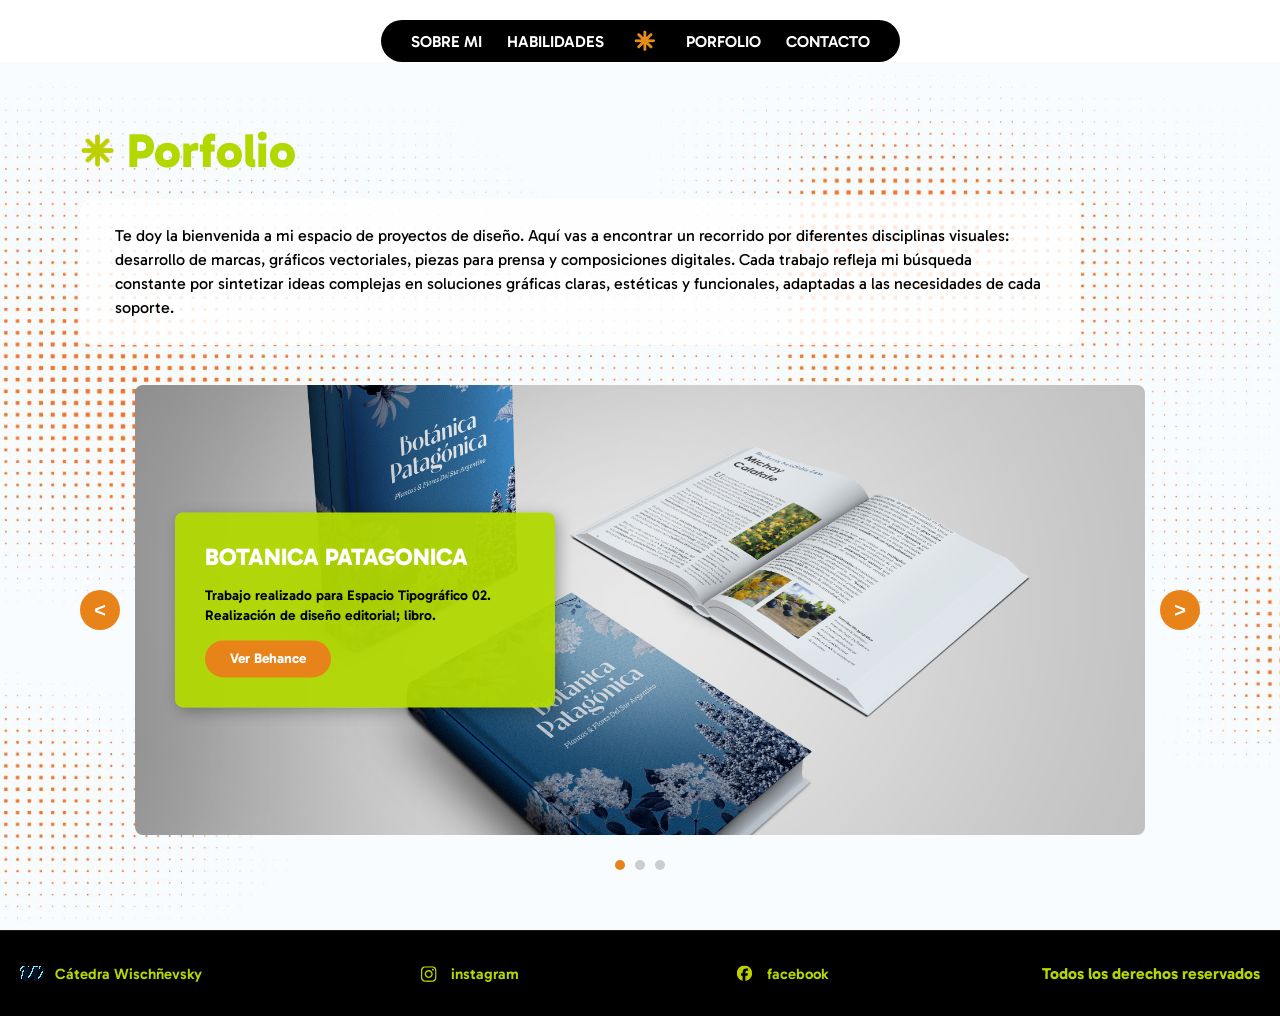
==== porfolio.html @ aa0c096a "Primer commit del portfolio" ====
<!DOCTYPE html>
<html lang="en">

<head>
    <meta charset="UTF-8">
    <meta name="viewport" content="width=device-width, initial-scale=1.0">
    <title>Porfolio - Rocío</title>
    <link rel="preconnect" href="https://fonts.googleapis.com">
    <link rel="preconnect" href="https://fonts.gstatic.com" crossorigin>
    <link href="https://fonts.googleapis.com/css2?family=Gabarito:wght@400;600;700;800&display=swap" rel="stylesheet">
    <link rel="stylesheet" href="index.css">
</head>

<body>

    <header>
            <nav>
                <a href="sobremi.html">SOBRE MI</a>
                <a href="habilidades.html">HABILIDADES</a>
                <a href="index.html" class="link-portada">
                    <img src="img/img-ast01.png" alt="Portada" class="icono-nav">
                </a>
                <a href="porfolio.html">PORFOLIO</a>
                <a href="contacto.html">CONTACTO</a>
            </nav>
    </header>
    <main>
        <section class="portafolio" id="portafolio">
            <div class="contenido-portafolio">
                <div class="caja-intro-portafolio">
                
                <div class="titulo-con-icono">
                    <img src="img/img-ast03.png" alt="Icono" class="icono-titulo">
                    <h2>Porfolio</h2>
                </div>
                <p  class="texto-intro">Te doy la bienvenida a mi espacio de proyectos de diseño. Aquí vas a encontrar un recorrido por
                    diferentes disciplinas visuales: desarrollo de marcas, gráficos vectoriales, piezas para prensa y
                    composiciones digitales. Cada trabajo refleja mi búsqueda constante por sintetizar ideas complejas
                    en soluciones gráficas claras, estéticas y funcionales, adaptadas a las necesidades de cada soporte.
                </p>
                </div>


                <div class="contenedor-carrusel-portafolio">
                    <button class="btn-flecha izq" id="btn-izq">&lt;</button>

                    <div class="tarjeta-proyecto activa">
                        <img src="img/img02.jpg" alt="Botanica Patagonica" class="img-proyecto">
                        <div class="caja-info-proyecto">
                            <h3>BOTANICA PATAGONICA</h3>
                            <p>Trabajo realizado para Espacio Tipográfico 02. Realización de diseño editorial; libro.
                            </p>
                            <a href="https://www.behance.net/gallery/235765505/Espacio-Tipografico-II-Botanica-Patagonica"
                                target="_blank" class="boton-ver-mas">Ver Behance</a>
                        </div>
                    </div>

                    <div class="tarjeta-proyecto">
                        <img src="img/img03.jpg" alt="Proyecto 2" class="img-proyecto">
                        <div class="caja-info-proyecto">
                            <h3>PUROMOVIMIENTO</h3>
                            <p>Trabajo realizado para Espacio Tipográfico 03. Realización de diseño editorial; folleto.
                            </p>
                            <a href="https://www.behance.net/gallery/223255801/Espacio-Tipografico-III-Festival-PUROMOVIMIENTO"
                                target="_blank" class="boton-ver-mas">Ver Behance</a>
                        </div>
                    </div>

                    <div class="tarjeta-proyecto">
                        <img src="img/img04.jpg" alt="Proyecto 3" class="img-proyecto">
                        <div class="caja-info-proyecto">
                            <h3>CENTRO CULTURAL DE CAMERÚN</h3>
                            <p>Trabajo realizado para Taller De Diseño 03. Realización de branding; brandbook.</p>
                            <a href="https://www.behance.net/gallery/240557893/Centro-cultural-de-Cmaerun"
                                target="_blank" class="boton-ver-mas">Ver Behance</a>
                        </div>
                    </div>

                    <button class="btn-flecha der" id="btn-der">&gt;</button>
                </div>

                <div class="puntos-carrusel">
                    <span class="punto activo"></span>
                    <span class="punto"></span>
                    <span class="punto"></span>
                </div>

            </div>
        </section>
    </main>

    <footer>
        <div class="contenedor-footer">
            <a href="https://www.instagram.com/wis.unla/reels/" target="_blank" rel="noopener">
                <img src="img/compusvg.svg" alt="Cátedra Wischñevsky"> Cátedra Wischñevsky
            </a>
            <a href="https://www.instagram.com/roro.tatt0/" target="_blank" rel="noopener">
                <img src="img/instagram.svg" alt="Instagram"> instagram
            </a>
            <a href="https://www.facebook.com/roo.soledad.583284" target="_blank" rel="noopener">
                <img src="img/facebook.svg" alt="Facebook"> facebook
            </a>
            <div class="derechos">
                <span>Todos los derechos reservados</span>
            </div>
        </div>
    </footer><script>
    document.addEventListener("DOMContentLoaded", function () {
        const tarjetas = document.querySelectorAll(".tarjeta-proyecto");
        const puntos = document.querySelectorAll(".punto");
        const btnIzquierdo = document.getElementById("btn-izq");
        const btnDerecho = document.getElementById("btn-der");
        let indiceActual = 0;

        function actualizarCarrusel(nuevoIndice) {
            tarjetas[indiceActual].classList.remove("activa");
            puntos[indiceActual].classList.remove("activo");

            indiceActual = nuevoIndice;

            if (indiceActual < 0) {
                indiceActual = tarjetas.length - 1;
            } else if (indiceActual >= tarjetas.length) {
                indiceActual = 0;
            }

            tarjetas[indiceActual].classList.add("activa");
            puntos[indiceActual].classList.add("activo");
        }

        if (btnDerecho) {
            btnDerecho.addEventListener("click", () => {
                actualizarCarrusel(indiceActual + 1);
            });
        }

        if (btnIzquierdo) {
            btnIzquierdo.addEventListener("click", () => {
                actualizarCarrusel(indiceActual - 1);
            });
        }

        puntos.forEach((punto, index) => {
            punto.addEventListener("click", () => {
                actualizarCarrusel(index);
            });
        });
    });
</script>

</body>

</html>
</body>
---- index.css ----
*{
    margin: 0;
    padding: 0;
    box-sizing: border-box;
}

body {
    font-family: 'Gabarito', sans-serif;
    color: #000000;
}

.portada {
    width: 100%;
    min-height: 100vh;
    background-color: #000000;
    display: flex;
    align-items: center;
    justify-content: center;
    padding: 40px 60px;
}

.portada-contenedor {
    display: flex;
    align-items: center;
    justify-content: space-between;
    width: 100%;
    max-width: 1200px;
    gap: 40px;
}

.columna-texto {
    display: flex;
    flex-direction: column;
    align-items: flex-start;
}

.texto-grande {
    font-family: 'Special Gothic Expanded One', 'Passion One', sans-serif;
    font-size: 52px;
    font-weight: bold;
    color: #ffffff;
    letter-spacing: 4px;
    line-height: 1;
    margin-bottom: 25px;
}

.btn-ver-mas-portada {
    background-color: #B2D800;
    color: #000000;
    font-family: 'Special Gothic Expanded One', 'Passion One', sans-serif;
    font-weight: 800;
    font-size: 18px;
    text-decoration: none;
    padding: 10px 32px;
    border-radius: 50px;
    text-transform: lowercase;
    box-shadow: 0px 4px 10px rgba(0, 0, 0, 0.2);
    white-space: nowrap;
    margin-bottom: 30px;
    display: inline-block;
    transition: transform 0.2s ease, opacity 0.2s ease;
}

.btn-ver-mas-portada:hover {
    opacity: 0.9;
    transform: scale(1.03);
}

.asteriscos-portada {
    display: flex;
    align-items: center;
    gap: 38px;
}

.asteriscos-portada img {
    width: 24px;
    height: 24px;
    object-fit: contain;
    display: block;
    animation: girarAsterisco 6s linear infinite;
}

@keyframes girarAsterisco {
    from {
        transform: rotate(0deg);
    }
    to {
        transform: rotate(360deg);
    }
}

.columna-imagen {
    flex: 1;
    display: flex;
    justify-content: flex-end;
    min-width: 0;
}

.imagen-portada {
    width: 100%;
    max-width: 580px;
    height: 420px;
    object-fit: cover;
    display: block;
    border-radius: 2px;
}


/* --- HEADER Y NAV --- */
header {
    width: 100%;
    background-size: cover;
    background-position: center top;
    padding-top: 20px;
    display: flex;
    justify-content: center;
}

nav {
    background-color: #000000;
    border-radius: 50px;
    padding: 10px 30px;
    display: flex;
    align-items: center;
    gap: 25px;
}

nav a {
    font-family: 'Gabarito', sans-serif;
    text-decoration: none;
    color: #ffffff;
    font-weight: 600;
}

nav a.link-portada {
    display: inline-flex;
    align-items: center;
    justify-content: center;
    vertical-align: middle;
    padding: 0 5px;
}

.icono-nav {
    width: 22px;
    height: 22px;
    object-fit: contain;
    display: block;
}

nav a:hover,
nav a.activo {
    color: #B2D800;
}

/* --- SECCIÓN SOBRE MÍ --- */
.sobre-mi {
    width: 100%;
    min-height: 80vh;
    background-image: url('img/img-sobremi.png');
    background-size: cover;
    background-position: center;
    background-repeat: no-repeat;
    padding: 40px 80px;
    display: flex;
    align-items: center;
}

.contenido-sobre-mi {
    width: 50%;
    max-width: 600px;
    background-color: rgba(255, 255, 255, 0.85);
    padding: 40px;
    border-radius: 12px;
}

.titulo-con-icono {
    display: flex;
    align-items: center;
    gap: 12px;
    margin-bottom: 20px;
}

.titulo-con-icono h2 {
    font-size: 48px;
    font-weight: 800;
    color: #B2D800;
}

@keyframes girar {
    from { transform: rotate(0deg); }
    to { transform: rotate(360deg); }
}

.icono-titulo {
    width: 35px;
    height: auto;
    animation: girar 8s linear infinite;
}

.sobre-mi p {
    font-size: 18px;
    line-height: 1.5;
    margin-bottom: 20px;
}

.boton-cv {
    display: inline-block;
    background-color: #E8831A;
    color: #ffffff;
    font-weight: 700;
    font-size: 16px;
    text-decoration: none;
    padding: 12px 30px;
    border-radius: 50px;
}

.boton-cv:hover {
    opacity: 0.9;
}

/* --- SECCIÓN GALERÍA (CARRUSEL HORIZONTAL EN BUCLE) --- */
.galeria {
    width: 100%;
    background-color: #000000;
    padding: 25px 0;
    overflow: hidden;
    position: relative;
}

.carrusel-track {
    display: flex;
    width: max-content;
}

.carrusel-grupo {
    display: flex;
    gap: 15px;
    padding-right: 15px;
    animation: desplazarHorizontal 25s linear infinite;
}

.carrusel-grupo img {
    width: 220px;
    height: 220px;
    object-fit: cover;
    border-radius: 6px;
    flex-shrink: 0;
}

@keyframes desplazarHorizontal {
    from {
        transform: translateX(0);
    }
    to {
        transform: translateX(-100%);
    }
}

/* --- GRILLA Y TARJETAS DE HABILIDADES --- */
.grilla-habilidades {
    display: flex;
    flex-wrap: wrap;
    gap: 30px;
    justify-content: center;
    margin-top: 40px;
}

.texto-introductor {
    background-color: rgba(255, 255, 255, 0.85);
    padding: 25px 30px;
    border-radius: 12px;
    color: #000000;
    margin-top: 20px;
    margin-bottom: 25px;
    width: 100%;
    line-height: 1.6;
    box-sizing: border-box;
}

.tarjeta-habilidad {
    width: 250px;
    box-shadow: 8px 8px 0px #B2D800;
    display: flex;
    flex-direction: column;
    justify-content: space-between;
    box-sizing: border-box;
}

.img-fondo-tarjeta {
    width: 100%;
    height: 180px;
    object-fit: cover;
    display: block;
}

.icono-software {
    display: flex;
    justify-content: center;
    align-items: center;
}

.icono-software img {
    width: 55px;
    height: 55px;
    object-fit: contain;
}

.caja-texto-habilidad {
    background-color: #ffffff;
    color: #060606;
    padding: 12px;
    border-radius: 4px;
}

.habilidades {
    width: 100%;
    background-image: url('img/portada-habilidades.jpg');
    background-size: cover;
    background-position: center;
    background-repeat: no-repeat;
    padding: 60px 80px;
    box-sizing: border-box;
}

.contenido-habilidades {
    width: 100%;
    margin: 0 auto; 
}

/* --- SECCIÓN PORFOLIO --- */
.portafolio {
    width: 100%;
    background-image: url('img/portada-habilidades.jpg');
    background-size: cover;
    background-position: center;
    background-repeat: no-repeat;
    padding: 60px 80px;
    box-sizing: border-box;
    display: flex;
    flex-direction: column;
    justify-content: center;
}

.contenido-portafolio {
    width: 100%;    
    margin: 0 auto;
}

.texto-intro {
    background-color: rgba(255, 255, 255, 0.85);
    padding: 25px 35px;
    border-radius: 12px;
    color: #000000;
    margin-top: 20px;
    margin-bottom: 30px;
    width: 100%;
    max-width: 1100px;
    line-height: 1.6;
    box-sizing: border-box;
}

.portafolio p {
    font-size: 16px;
    line-height: 1.5;
    color: #000000;
    margin-top: 20px;
    margin-bottom: 40px;
    max-width: 1000px;
}

.contenedor-carrusel-portafolio {
    display: flex;
    align-items: center;
    justify-content: space-between;
    gap: 15px;
    width: 100%;
}

.pista-carrusel {
    display: flex;
    width: 100%;
    overflow: hidden;
    position: relative;
    border-radius: 8px;
}

.tarjeta-proyecto {
    display: none;
    width: 100%;
    background-color: transparent;
    border-radius: 8px;
    overflow: hidden;
    box-sizing: border-box;
    position: relative;
}

.tarjeta-proyecto.activa {  
    display: flex;  
}
    
.img-proyecto {
    width: 100%;
    height: 450px;
    object-fit: cover;
    display: block;
}

.caja-info-proyecto {
    position: absolute;
    left: 40px;
    top: 50%;
    transform: translateY(-50%);
    width: 100%;
    max-width: 380px;
    background-color: rgba(178, 216, 0, 0.95);
    padding: 30px;
    border-radius: 8px;
    box-sizing: border-box;
    display: flex;
    flex-direction: column;
    gap: 15px;
    box-shadow: 4px 4px 15px rgba(0, 0, 0, 0.3);
    z-index: 2;
}

.caja-info-proyecto h3 {
    font-size: 24px;
    font-weight: 800;
    color: #ffffff;
    margin: 0;
}

.caja-info-proyecto p {
    font-size: 14px;
    line-height: 1.4;
    color: #000000;
    margin: 0;
    font-weight: 600;
}

.boton-ver-mas {
    align-self: flex-start;
    background-color: #E8831A;
    color: #ffffff;
    font-weight: 700;
    font-size: 14px;
    text-decoration: none;
    padding: 10px 25px;
    border-radius: 50px;
    display: inline-block;
    transition: opacity 0.2s ease;
}

.boton-ver-mas:hover {
    opacity: 0.9;
}

.btn-flecha {
    background-color: #E8831A;
    border: none;
    color: #ffffff;
    font-size: 20px;
    font-weight: bold;
    width: 40px;
    height: 40px;
    border-radius: 50%;
    cursor: pointer;
    display: flex;
    align-items: center;
    justify-content: center;
    text-decoration: none;
    flex-shrink: 0;
    z-index: 3;
}

.btn-flecha:hover {
    opacity: 0.9;
}

.puntos-carrusel {
    display: flex;
    justify-content: center;
    gap: 10px;
    margin-top: 25px;
}

.punto {
    width: 10px;
    height: 10px;
    background-color: #cccccc;
    border-radius: 50%;
    display: inline-block;
    text-decoration: none;
    cursor: pointer;
}

.punto.activo,
.punto:hover {
    background-color: #E8831A;
}

/* --- SECCIÓN CONTACTO --- */
.seccion-contacto {
    width: 100%;
    background-image: url('img/portada-habilidades.jpg');
    background-size: cover;
    background-position: center;
    padding: 60px 80px;
    box-sizing: border-box;
    display: flex;
    align-items: center;
    justify-content: center;
}

.contenido-contacto {
    width: 100%;
    display: flex;
    justify-content: space-between;
    align-items: flex-start;
    gap: 60px;
}

.columna-info {
    flex: 1;
    display: flex;
    flex-direction: column;
    gap: 20px;
}

.columna-info p {
    font-size: 16px;
    line-height: 1.5;
    color: #000000;
    max-width: 450px;
}

.contenedor-video-meme {
    width: 100%;
    max-width: 350px;
    height: 240px;
    border-radius: 12px;
    overflow: hidden;
    margin-top: 15px;
}

.video-meme {
    width: 100%;
    height: 100%;
    display: block;
    object-fit: cover;
}

.formulario-contacto {
    flex: 1;
    display: flex;
    flex-direction: column;
    gap: 15px;
    width: 100%;
}

.input-form, 
.textarea-form {
    width: 100%;
    background-color: #B2D800;
    border: none;
    border-radius: 30px;
    padding: 15px 25px;
    font-size: 15px;
    font-family: 'Gabarito', sans-serif;
    color: #000000;
    box-sizing: border-box;
    font-weight: 600;
}

.input-form::placeholder, 
.textarea-form::placeholder {
    color: #222222;
    opacity: 0.8;
}

.textarea-form {
    border-radius: 20px;
    resize: none;
}

.btn-enviar {
    align-self: flex-start;
    background-color: #B2D800;
    border: none;
    border-radius: 30px;
    padding: 12px 35px;
    font-size: 16px;
    font-weight: 700;
    font-family: 'Gabarito', sans-serif;
    color: #000000;
    cursor: pointer;
    box-shadow: 0px 4px 10px rgba(0, 0, 0, 0.1);
    transition: opacity 0.2s ease;
}

.btn-enviar:hover {
    opacity: 0.9;
}

/* --- FOOTER --- */
footer {
    width: 100%;
    background-color: #000000;
    padding: 30px 20px;
    box-sizing: border-box;
    border-top: 1px solid rgba(255, 255, 255, 0.1);
}

.contenedor-footer {
    width: 100%;
    margin: 0 auto;
    display: flex;
    justify-content: space-between;
    align-items: center;
    flex-wrap: wrap;
    gap: 20px;
}

footer a {
    display: flex;
    align-items: center;
    gap: 10px;
    color: #B2D800;
    text-decoration: none;
    font-family: 'Gabarito', sans-serif;
    font-size: 15px;
    font-weight: 600;
}

footer img {
    width: 25px;
    height: 25px;
    object-fit: contain;
    display: block;
}

.derechos span {
    color: #B2D800;
    font-family: 'Gabarito', sans-serif;
    font-size: 16px;
    font-weight: 700;
}
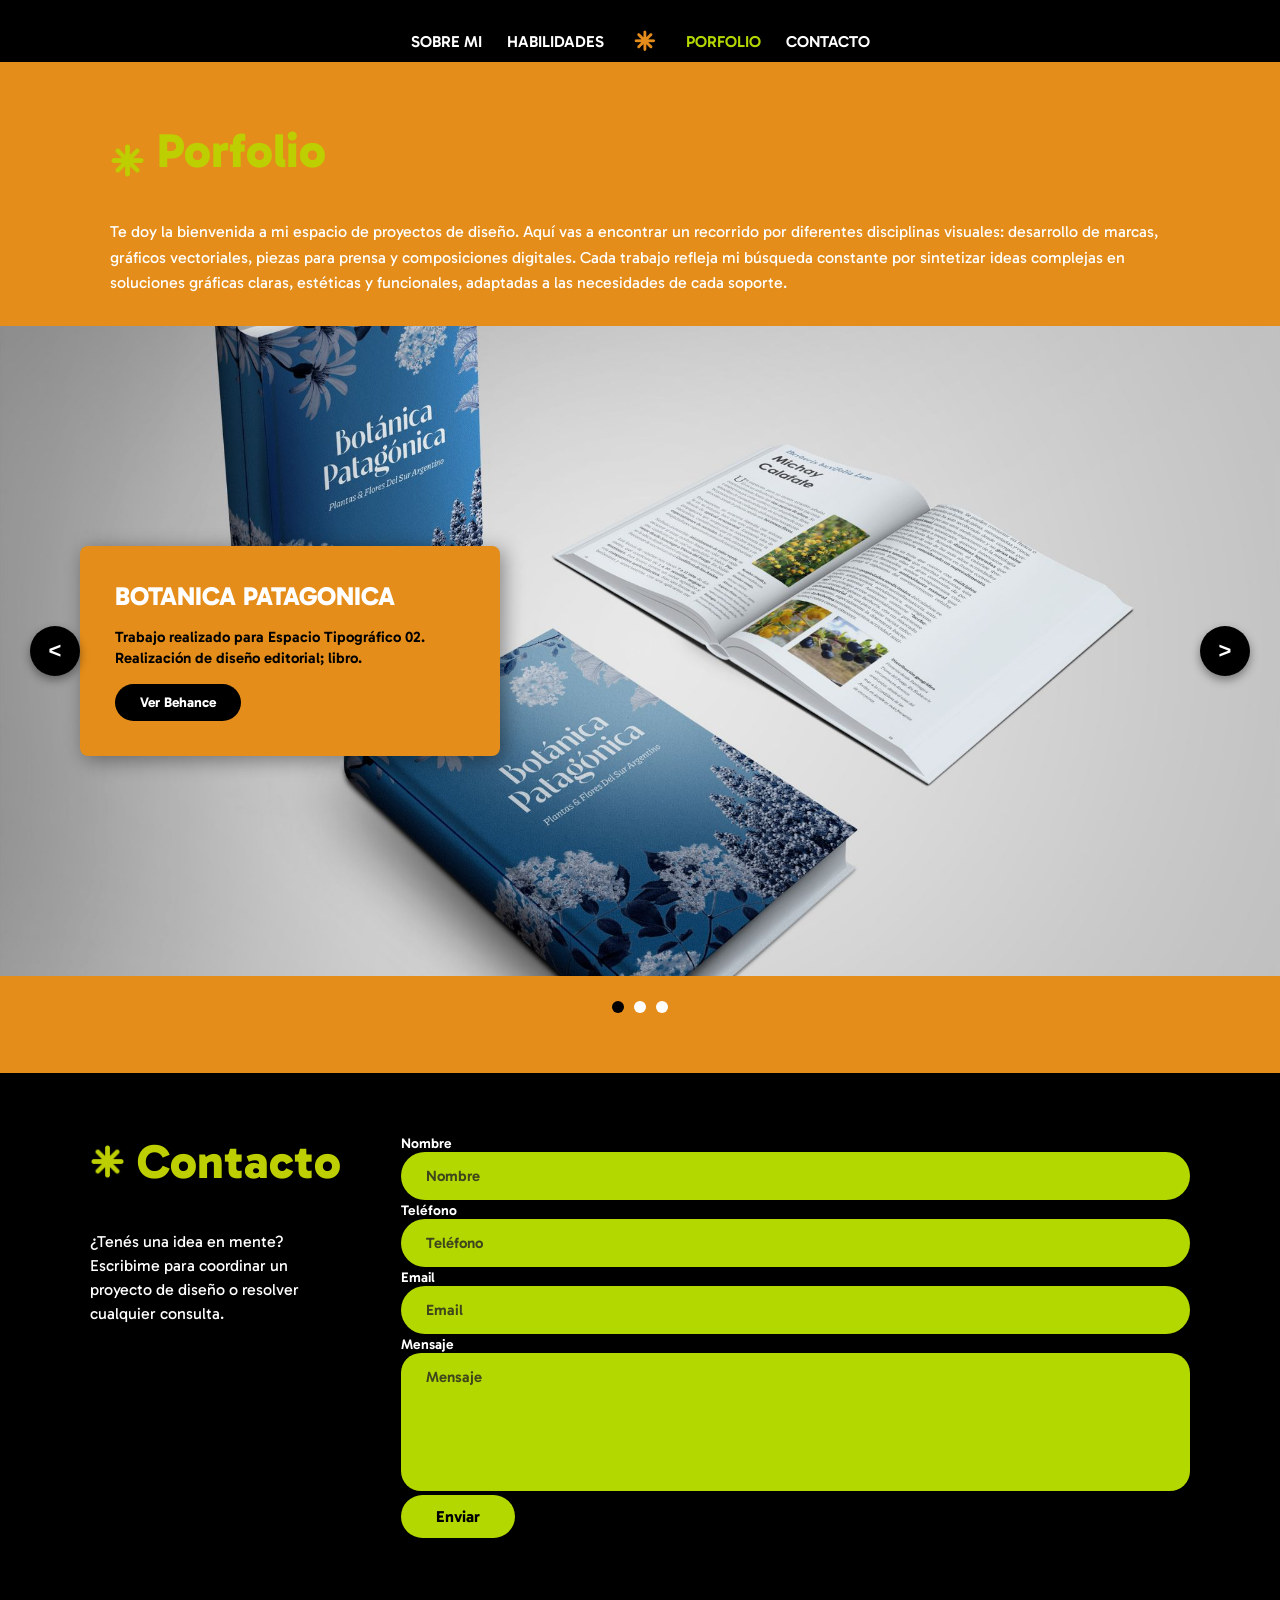
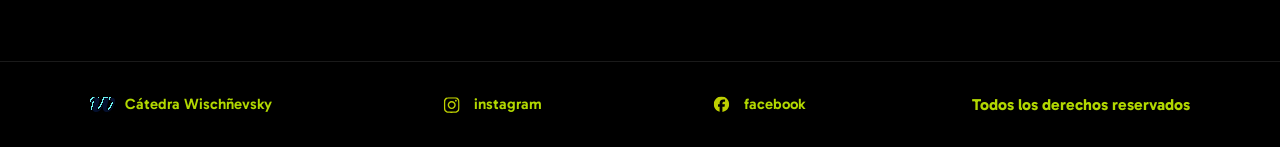
==== commit 3ec15442: "Entrega TP" ====
--- a/porfolio.html
+++ b/porfolio.html
@@ -1,154 +1,175 @@
-<!DOCTYPE html>
-<html lang="en">
-
-<head>
-    <meta charset="UTF-8">
-    <meta name="viewport" content="width=device-width, initial-scale=1.0">
-    <title>Porfolio - Rocío</title>
-    <link rel="preconnect" href="https://fonts.googleapis.com">
-    <link rel="preconnect" href="https://fonts.gstatic.com" crossorigin>
-    <link href="https://fonts.googleapis.com/css2?family=Gabarito:wght@400;600;700;800&display=swap" rel="stylesheet">
-    <link rel="stylesheet" href="index.css">
-</head>
-
-<body>
-
-    <header>
-            <nav>
-                <a href="sobremi.html">SOBRE MI</a>
-                <a href="habilidades.html">HABILIDADES</a>
-                <a href="index.html" class="link-portada">
-                    <img src="img/img-ast01.png" alt="Portada" class="icono-nav">
-                </a>
-                <a href="porfolio.html">PORFOLIO</a>
-                <a href="contacto.html">CONTACTO</a>
-            </nav>
-    </header>
-    <main>
-        <section class="portafolio" id="portafolio">
-            <div class="contenido-portafolio">
-                <div class="caja-intro-portafolio">
-                
-                <div class="titulo-con-icono">
-                    <img src="img/img-ast03.png" alt="Icono" class="icono-titulo">
-                    <h2>Porfolio</h2>
-                </div>
-                <p  class="texto-intro">Te doy la bienvenida a mi espacio de proyectos de diseño. Aquí vas a encontrar un recorrido por
-                    diferentes disciplinas visuales: desarrollo de marcas, gráficos vectoriales, piezas para prensa y
-                    composiciones digitales. Cada trabajo refleja mi búsqueda constante por sintetizar ideas complejas
-                    en soluciones gráficas claras, estéticas y funcionales, adaptadas a las necesidades de cada soporte.
-                </p>
-                </div>
-
-
-                <div class="contenedor-carrusel-portafolio">
-                    <button class="btn-flecha izq" id="btn-izq">&lt;</button>
-
-                    <div class="tarjeta-proyecto activa">
-                        <img src="img/img02.jpg" alt="Botanica Patagonica" class="img-proyecto">
-                        <div class="caja-info-proyecto">
-                            <h3>BOTANICA PATAGONICA</h3>
-                            <p>Trabajo realizado para Espacio Tipográfico 02. Realización de diseño editorial; libro.
-                            </p>
-                            <a href="https://www.behance.net/gallery/235765505/Espacio-Tipografico-II-Botanica-Patagonica"
-                                target="_blank" class="boton-ver-mas">Ver Behance</a>
-                        </div>
-                    </div>
-
-                    <div class="tarjeta-proyecto">
-                        <img src="img/img03.jpg" alt="Proyecto 2" class="img-proyecto">
-                        <div class="caja-info-proyecto">
-                            <h3>PUROMOVIMIENTO</h3>
-                            <p>Trabajo realizado para Espacio Tipográfico 03. Realización de diseño editorial; folleto.
-                            </p>
-                            <a href="https://www.behance.net/gallery/223255801/Espacio-Tipografico-III-Festival-PUROMOVIMIENTO"
-                                target="_blank" class="boton-ver-mas">Ver Behance</a>
-                        </div>
-                    </div>
-
-                    <div class="tarjeta-proyecto">
-                        <img src="img/img04.jpg" alt="Proyecto 3" class="img-proyecto">
-                        <div class="caja-info-proyecto">
-                            <h3>CENTRO CULTURAL DE CAMERÚN</h3>
-                            <p>Trabajo realizado para Taller De Diseño 03. Realización de branding; brandbook.</p>
-                            <a href="https://www.behance.net/gallery/240557893/Centro-cultural-de-Cmaerun"
-                                target="_blank" class="boton-ver-mas">Ver Behance</a>
-                        </div>
-                    </div>
-
-                    <button class="btn-flecha der" id="btn-der">&gt;</button>
-                </div>
-
-                <div class="puntos-carrusel">
-                    <span class="punto activo"></span>
-                    <span class="punto"></span>
-                    <span class="punto"></span>
-                </div>
-
-            </div>
-        </section>
-    </main>
-
-    <footer>
-        <div class="contenedor-footer">
-            <a href="https://www.instagram.com/wis.unla/reels/" target="_blank" rel="noopener">
-                <img src="img/compusvg.svg" alt="Cátedra Wischñevsky"> Cátedra Wischñevsky
-            </a>
-            <a href="https://www.instagram.com/roro.tatt0/" target="_blank" rel="noopener">
-                <img src="img/instagram.svg" alt="Instagram"> instagram
-            </a>
-            <a href="https://www.facebook.com/roo.soledad.583284" target="_blank" rel="noopener">
-                <img src="img/facebook.svg" alt="Facebook"> facebook
-            </a>
-            <div class="derechos">
-                <span>Todos los derechos reservados</span>
-            </div>
-        </div>
-    </footer><script>
-    document.addEventListener("DOMContentLoaded", function () {
-        const tarjetas = document.querySelectorAll(".tarjeta-proyecto");
-        const puntos = document.querySelectorAll(".punto");
-        const btnIzquierdo = document.getElementById("btn-izq");
-        const btnDerecho = document.getElementById("btn-der");
-        let indiceActual = 0;
-
-        function actualizarCarrusel(nuevoIndice) {
-            tarjetas[indiceActual].classList.remove("activa");
-            puntos[indiceActual].classList.remove("activo");
-
-            indiceActual = nuevoIndice;
-
-            if (indiceActual < 0) {
-                indiceActual = tarjetas.length - 1;
-            } else if (indiceActual >= tarjetas.length) {
-                indiceActual = 0;
-            }
-
-            tarjetas[indiceActual].classList.add("activa");
-            puntos[indiceActual].classList.add("activo");
-        }
-
-        if (btnDerecho) {
-            btnDerecho.addEventListener("click", () => {
-                actualizarCarrusel(indiceActual + 1);
-            });
-        }
-
-        if (btnIzquierdo) {
-            btnIzquierdo.addEventListener("click", () => {
-                actualizarCarrusel(indiceActual - 1);
-            });
-        }
-
-        puntos.forEach((punto, index) => {
-            punto.addEventListener("click", () => {
-                actualizarCarrusel(index);
-            });
-        });
-    });
-</script>
-
-</body>
-
-</html>
-</body>+<!DOCTYPE html>
+<html lang="es">
+
+<head>
+    <meta charset="UTF-8">
+    <meta name="viewport" content="width=device-width, initial-scale=1.0">
+    <title>Porfolio y Contacto - Rocío</title>
+    <link rel="preconnect" href="https://fonts.googleapis.com">
+    <link rel="preconnect" href="https://fonts.gstatic.com" crossorigin>
+    <link href="https://fonts.googleapis.com/css2?family=Gabarito:wght@400;600;700;800&display=swap" rel="stylesheet">
+    <link rel="stylesheet" href="index.css">
+    <link rel="icon" type="image/x-icon" sizes="16x16" href="img/favicon.png">
+</head>
+
+<body>
+    <header>
+        <nav>
+            <a href="sobremi.html#sobre-mi">SOBRE MI</a>
+            <a href="sobremi.html#habilidades">HABILIDADES</a>
+            <a href="index.html" class="link-portada">
+                <img src="img/img-ast01.png" alt="Portada" width="22" height="22" class="icono-nav">
+            </a>
+            <a href="#portafolio" class="activo">PORFOLIO</a>
+            <a href="#contacto">CONTACTO</a>
+        </nav>
+    </header>
+
+    <main>
+        <section class="portafolio" id="portafolio">
+            <div class="contenido-portafolio">
+                <div class="caja-intro-portafolio">
+                    <div class="titulo-con-icono">
+                        <img src="img/img-ast03.png" alt="Icono" width="35" height="35" class="icono-titulo">
+                        <h2>Porfolio</h2>
+                    </div>
+                    <p class="texto-intro">Te doy la bienvenida a mi espacio de proyectos de diseño. Aquí vas a encontrar un recorrido por diferentes disciplinas visuales: desarrollo de marcas, gráficos vectoriales, piezas para prensa y composiciones digitales. Cada trabajo refleja mi búsqueda constante por sintetizar ideas complejas en soluciones gráficas claras, estéticas y funcionales, adaptadas a las necesidades de cada soporte.</p>
+                </div>
+
+                <div class="contenedor-carrusel-portafolio">
+                    <button class="btn-flecha izq" id="btn-izq">&lt;</button>
+
+                    <article class="tarjeta-proyecto activa">
+                        <img src="img/carrusel-proyecto/img02.jpg" alt="Botanica Patagonica" width="800" height="800" class="img-proyecto">
+                        <div class="caja-info-proyecto">
+                            <h3>BOTANICA PATAGONICA</h3>
+                            <p>Trabajo realizado para Espacio Tipográfico 02. Realización de diseño editorial; libro.</p>
+                            <a href="https://www.behance.net/gallery/235765505/Espacio-Tipografico-II-Botanica-Patagonica" target="_blank" rel="noopener" class="boton-ver-mas">Ver Behance</a>
+                        </div>
+                    </article>
+
+                    <article class="tarjeta-proyecto">
+                        <img src="img/carrusel-proyecto/img03.jpg" alt="Proyecto 2" width="800" height="800" class="img-proyecto">
+                        <div class="caja-info-proyecto">
+                            <h3>PUROMOVIMIENTO</h3>
+                            <p>Trabajo realizado para Espacio Tipográfico 03. Realización de diseño editorial; folleto.</p>
+                            <a href="https://www.behance.net/gallery/223255801/Espacio-Tipografico-III-Festival-PUROMOVIMIENTO" target="_blank" rel="noopener" class="boton-ver-mas">Ver Behance</a>
+                        </div>
+                    </article>
+
+                    <article class="tarjeta-proyecto">
+                        <img src="img/carrusel-proyecto/img04.jpg" alt="Proyecto 3" width="800" height="800" class="img-proyecto">
+                        <div class="caja-info-proyecto">
+                            <h3>CENTRO CULTURAL DE CAMERÚN</h3>
+                            <p>Trabajo realizado para Taller De Diseño 03. Realización de branding; brandbook.</p>
+                            <a href="https://www.behance.net/gallery/240557893/Centro-cultural-de-Cmaerun" target="_blank" rel="noopener" class="boton-ver-mas">Ver Behance</a>
+                        </div>
+                    </article>
+
+                    <button class="btn-flecha der" id="btn-der">&gt;</button>
+                </div>
+
+                <div class="puntos-carrusel">
+                    <span class="punto activo"></span>
+                    <span class="punto"></span>
+                    <span class="punto"></span>
+                </div>
+            </div>
+        </section>
+
+        <section class="seccion-contacto" id="contacto">
+            <div class="contenido-contacto">
+                <div class="columna-info">
+                    <div class="titulo-con-icono">
+                        <img src="img/img-ast03.png" alt="Asterisco" width="35" height="35" class="icono-titulo">
+                        <h2>Contacto</h2>
+                    </div>
+                    <p class="texto-intro">¿Tenés una idea en mente? Escribime para coordinar un proyecto de diseño o resolver cualquier consulta.</p>
+
+                    <div class="contenedor-video-meme">
+                        <video src="videos/contacto.mp4" width="350" height="240" autoplay loop muted playsinline class="video-meme"></video>
+                    </div>
+                </div>
+
+                <form class="formulario-contacto" action="#" method="POST">
+                    <label for="nombre">Nombre</label>
+                    <input type="text" id="nombre" name="nombre" placeholder="Nombre" class="input-form" required>
+
+                    <label for="telefono">Teléfono</label>
+                    <input type="tel" id="telefono" name="telefono" placeholder="Teléfono" class="input-form">
+
+                    <label for="email">Email</label>
+                    <input type="email" id="email" name="email" placeholder="Email" class="input-form" required>
+
+                    <label for="mensaje">Mensaje</label>
+                    <textarea id="mensaje" name="mensaje" placeholder="Mensaje" class="textarea-form" rows="6" required></textarea>
+
+                    <button type="submit" class="btn-enviar">Enviar</button>
+                </form>
+            </div>
+        </section>
+    </main>
+
+    <footer>
+        <div class="contenedor-footer">
+            <a href="https://www.instagram.com/wis.unla/reels/" target="_blank" rel="noopener">
+                <img src="img/compusvg.svg" alt="Cátedra Wischñevsky" width="25" height="25"> Cátedra Wischñevsky
+            </a>
+            <a href="https://www.instagram.com/roro.tatt0/" target="_blank" rel="noopener">
+                <img src="img/instagram.svg" alt="Instagram" width="25" height="25"> instagram
+            </a>
+            <a href="https://www.facebook.com/roo.soledad.583284" target="_blank" rel="noopener">
+                <img src="img/facebook.svg" alt="Facebook" width="25" height="25"> facebook
+            </a>
+            <div class="derechos">
+                <p>Todos los derechos reservados</p>
+            </div>
+        </div>
+    </footer>
+
+    <script>
+        document.addEventListener("DOMContentLoaded", function () {
+            const tarjetas = document.querySelectorAll(".tarjeta-proyecto");
+            const puntos = document.querySelectorAll(".punto");
+            const btnIzquierdo = document.getElementById("btn-izq");
+            const btnDerecho = document.getElementById("btn-der");
+            let indiceActual = 0;
+
+            function actualizarCarrusel(nuevoIndice) {
+                tarjetas[indiceActual].classList.remove("activa");
+                puntos[indiceActual].classList.remove("activo");
+
+                indiceActual = nuevoIndice;
+
+                if (indiceActual < 0) {
+                    indiceActual = tarjetas.length - 1;
+                } else if (indiceActual >= tarjetas.length) {
+                    indiceActual = 0;
+                }
+
+                tarjetas[indiceActual].classList.add("activa");
+                puntos[indiceActual].classList.add("activo");
+            }
+
+            if (btnDerecho) {
+                btnDerecho.addEventListener("click", () => {
+                    actualizarCarrusel(indiceActual + 1);
+                });
+            }
+
+            if (btnIzquierdo) {
+                btnIzquierdo.addEventListener("click", () => {
+                    actualizarCarrusel(indiceActual - 1);
+                });
+            }
+
+            puntos.forEach((punto, index) => {
+                punto.addEventListener("click", () => {
+                    actualizarCarrusel(index);
+                });
+            });
+        });
+    </script>
+</body>
+
+</html> 
--- a/index.css
+++ b/index.css
@@ -9,6 +9,57 @@
     color: #000000;
 }
 
+
+/* ===== HEADER Y NAVEGACIÓN ===== */
+header {
+    width: 100%;
+    background-size: cover;
+    background-position: center top;
+    padding-top: 20px;
+    display: flex;
+    justify-content: center;
+    background-color: #000000;
+}
+
+nav {
+    background-color: #000000;
+    padding: 10px 30px;
+    display: flex;
+    align-items: center;
+    gap: 25px;
+    min-width: 450px;
+    justify-content: center;
+}
+
+nav a {
+    font-family: 'Gabarito', sans-serif;
+    text-decoration: none;
+    color: #ffffff;
+    font-weight: 600;
+}
+
+nav a.link-portada {
+    display: inline-flex;
+    align-items: center;
+    justify-content: center;
+    vertical-align: middle;
+    padding: 0 5px;
+}
+
+.icono-nav {
+    width: 22px;
+    height: 22px;
+    object-fit: contain;
+    display: block;
+}
+
+nav a:hover,
+nav a.activo {
+    color: #B2D800;
+}
+
+
+/* ===== PORTADA ===== */
 .portada {
     width: 100%;
     min-height: 100vh;
@@ -35,13 +86,12 @@
 }
 
 .texto-grande {
-    font-family: 'Special Gothic Expanded One', 'Passion One', sans-serif;
-    font-size: 52px;
-    font-weight: bold;
-    color: #ffffff;
-    letter-spacing: 4px;
+    color: #ffffff;
+    font-size: 60px;
+    max-width: 450px;
+    display: flex;
+    flex-direction: column;
     line-height: 1;
-    margin-bottom: 25px;
 }
 
 .btn-ver-mas-portada {
@@ -53,10 +103,10 @@
     text-decoration: none;
     padding: 10px 32px;
     border-radius: 50px;
-    text-transform: lowercase;
     box-shadow: 0px 4px 10px rgba(0, 0, 0, 0.2);
     white-space: nowrap;
-    margin-bottom: 30px;
+    margin-top: 35px;
+    margin-bottom: 25px;
     display: inline-block;
     transition: transform 0.2s ease, opacity 0.2s ease;
 }
@@ -73,8 +123,6 @@
 }
 
 .asteriscos-portada img {
-    width: 24px;
-    height: 24px;
     object-fit: contain;
     display: block;
     animation: girarAsterisco 6s linear infinite;
@@ -106,53 +154,7 @@
 }
 
 
-/* --- HEADER Y NAV --- */
-header {
-    width: 100%;
-    background-size: cover;
-    background-position: center top;
-    padding-top: 20px;
-    display: flex;
-    justify-content: center;
-}
-
-nav {
-    background-color: #000000;
-    border-radius: 50px;
-    padding: 10px 30px;
-    display: flex;
-    align-items: center;
-    gap: 25px;
-}
-
-nav a {
-    font-family: 'Gabarito', sans-serif;
-    text-decoration: none;
-    color: #ffffff;
-    font-weight: 600;
-}
-
-nav a.link-portada {
-    display: inline-flex;
-    align-items: center;
-    justify-content: center;
-    vertical-align: middle;
-    padding: 0 5px;
-}
-
-.icono-nav {
-    width: 22px;
-    height: 22px;
-    object-fit: contain;
-    display: block;
-}
-
-nav a:hover,
-nav a.activo {
-    color: #B2D800;
-}
-
-/* --- SECCIÓN SOBRE MÍ --- */
+/* ===== SECCIÓN SOBRE MÍ ===== */
 .sobre-mi {
     width: 100%;
     min-height: 80vh;
@@ -218,7 +220,8 @@
     opacity: 0.9;
 }
 
-/* --- SECCIÓN GALERÍA (CARRUSEL HORIZONTAL EN BUCLE) --- */
+
+/* ===== GALERÍA ===== */
 .galeria {
     width: 100%;
     background-color: #000000;
@@ -256,85 +259,131 @@
     }
 }
 
-/* --- GRILLA Y TARJETAS DE HABILIDADES --- */
+
+/* ===== HABILIDADES ===== */
+.habilidades {
+    width: 100%;
+    background-color: #000000;
+    padding: 80px 40px;
+    box-sizing: border-box;
+}
+
+.contenido-habilidades {
+    max-width: 950px;
+    margin: 0 auto 50px auto;
+    text-align: left;
+}
+
+.habilidades h2 {
+    color: #B2D800;
+    font-size: 48px;
+    font-weight: 800;
+    margin: 0;
+}
+
+.habilidades p {
+    font-size: 16px;
+    line-height: 1.6;
+    color: #ffffff;
+    margin-top: 20px;
+    margin-bottom: 0;
+}
+
 .grilla-habilidades {
     display: flex;
     flex-wrap: wrap;
-    gap: 30px;
-    justify-content: center;
-    margin-top: 40px;
-}
-
-.texto-introductor {
-    background-color: rgba(255, 255, 255, 0.85);
-    padding: 25px 30px;
-    border-radius: 12px;
-    color: #000000;
-    margin-top: 20px;
-    margin-bottom: 25px;
-    width: 100%;
-    line-height: 1.6;
-    box-sizing: border-box;
+    gap: 25px;
+    justify-content: center;
+    max-width: 950px;
+    margin: 0 auto;
+    padding: 0 20px;
 }
 
 .tarjeta-habilidad {
-    width: 250px;
-    box-shadow: 8px 8px 0px #B2D800;
-    display: flex;
-    flex-direction: column;
-    justify-content: space-between;
-    box-sizing: border-box;
+    position: relative;
+    width: 202px;
+    height: 315px;
+    border: 2px solid #B2D800;
+    box-shadow: 5px 5px 0px #B2D800;
+    border-radius: 6px;
+    overflow: hidden;
+    box-sizing: border-box;
+    background-color: transparent;
+    flex-shrink: 0;
 }
 
 .img-fondo-tarjeta {
     width: 100%;
-    height: 180px;
+    height: 100%;
     object-fit: cover;
     display: block;
+    transition: filter 0.3s ease;
+}
+
+.tarjeta-habilidad:hover .img-fondo-tarjeta {
+    filter: brightness(0.35);
 }
 
 .icono-software {
-    display: flex;
-    justify-content: center;
-    align-items: center;
+    position: absolute;
+    top: 50%;
+    left: 50%;
+    transform: translate(-50%, -50%);
+    width: 50px;
+    height: 50px;
+    display: flex;
+    justify-content: center;
+    align-items: center;
+    z-index: 2;
+    transition: all 0.3s ease;
 }
 
 .icono-software img {
-    width: 55px;
-    height: 55px;
+    width: 100%;
+    height: 100%;
     object-fit: contain;
 }
 
+.tarjeta-habilidad:hover .icono-software {
+    transform: translate(-50%, -130%);
+}
+
 .caja-texto-habilidad {
-    background-color: #ffffff;
-    color: #060606;
-    padding: 12px;
-    border-radius: 4px;
-}
-
-.habilidades {
-    width: 100%;
-    background-image: url('img/portada-habilidades.jpg');
-    background-size: cover;
-    background-position: center;
-    background-repeat: no-repeat;
-    padding: 60px 80px;
-    box-sizing: border-box;
-}
-
-.contenido-habilidades {
-    width: 100%;
-    margin: 0 auto; 
-}
-
-/* --- SECCIÓN PORFOLIO --- */
+    position: absolute;
+    bottom: 20px;
+    left: 0;
+    width: 100%;
+    padding: 0 15px;
+    box-sizing: border-box;
+    text-align: center;
+    z-index: 3;
+    opacity: 0;
+    visibility: hidden;
+    transform: translateY(10px);
+    transition: all 0.3s ease;
+}
+
+.caja-texto-habilidad p {
+    font-size: 11.5px;
+    line-height: 1.35;
+    font-weight: 600;
+    color: #ffffff;
+    margin: 0;
+    text-shadow: 1px 1px 3px rgba(0, 0, 0, 0.9);
+}
+
+.tarjeta-habilidad:hover .caja-texto-habilidad {
+    opacity: 1;
+    visibility: visible;
+    transform: translateY(0);
+}
+
+
+/* ===== PORTAFOLIO ===== */
 .portafolio {
     width: 100%;
-    background-image: url('img/portada-habilidades.jpg');
-    background-size: cover;
-    background-position: center;
-    background-repeat: no-repeat;
-    padding: 60px 80px;
+    background-color: #E48D1A;
+    padding: 60px 0;
     box-sizing: border-box;
     display: flex;
     flex-direction: column;
@@ -346,49 +395,45 @@
     margin: 0 auto;
 }
 
+.caja-intro-portafolio {
+    width: 100%;
+    max-width: 1100px;
+    margin: 0 auto 30px auto;
+    padding: 0 20px;
+    box-sizing: border-box;
+}
+
+.caja-intro-portafolio h2 {
+    color: #BDCF00;
+    font-size: 48px;
+    font-weight: 800;
+    margin-bottom: 20px;
+}
+
 .texto-intro {
-    background-color: rgba(255, 255, 255, 0.85);
-    padding: 25px 35px;
-    border-radius: 12px;
-    color: #000000;
-    margin-top: 20px;
-    margin-bottom: 30px;
-    width: 100%;
-    max-width: 1100px;
+    background-color: transparent;
+    padding: 0;
+    border-radius: 0;
+    color: #ffffff;
+    width: 100%;
     line-height: 1.6;
     box-sizing: border-box;
 }
 
-.portafolio p {
-    font-size: 16px;
-    line-height: 1.5;
-    color: #000000;
-    margin-top: 20px;
-    margin-bottom: 40px;
-    max-width: 1000px;
-}
-
 .contenedor-carrusel-portafolio {
     display: flex;
     align-items: center;
     justify-content: space-between;
-    gap: 15px;
-    width: 100%;
-}
-
-.pista-carrusel {
-    display: flex;
-    width: 100%;
-    overflow: hidden;
+    width: 100vw;
     position: relative;
-    border-radius: 8px;
+    margin-left: calc(-50vw + 50%);
 }
 
 .tarjeta-proyecto {
     display: none;
     width: 100%;
     background-color: transparent;
-    border-radius: 8px;
+    border-radius: 0;
     overflow: hidden;
     box-sizing: border-box;
     position: relative;
@@ -396,42 +441,44 @@
 
 .tarjeta-proyecto.activa {  
     display: flex;  
+    width: 100%;
 }
     
 .img-proyecto {
-    width: 100%;
-    height: 450px;
+    width: 100vw;
+    height: 650px;
     object-fit: cover;
     display: block;
+    border-radius: 0;
 }
 
 .caja-info-proyecto {
     position: absolute;
-    left: 40px;
+    left: 80px;
     top: 50%;
     transform: translateY(-50%);
     width: 100%;
-    max-width: 380px;
-    background-color: rgba(178, 216, 0, 0.95);
-    padding: 30px;
+    max-width: 420px;
+    background-color: #E48D1A;
+    padding: 35px;
     border-radius: 8px;
     box-sizing: border-box;
     display: flex;
     flex-direction: column;
     gap: 15px;
-    box-shadow: 4px 4px 15px rgba(0, 0, 0, 0.3);
-    z-index: 2;
+    box-shadow: 4px 4px 20px rgba(0, 0, 0, 0.4);
+    z-index: 10;
 }
 
 .caja-info-proyecto h3 {
-    font-size: 24px;
+    font-size: 26px;
     font-weight: 800;
     color: #ffffff;
     margin: 0;
 }
 
 .caja-info-proyecto p {
-    font-size: 14px;
+    font-size: 15px;
     line-height: 1.4;
     color: #000000;
     margin: 0;
@@ -440,7 +487,7 @@
 
 .boton-ver-mas {
     align-self: flex-start;
-    background-color: #E8831A;
+    background-color: #000000;
     color: #ffffff;
     font-weight: 700;
     font-size: 14px;
@@ -456,24 +503,35 @@
 }
 
 .btn-flecha {
-    background-color: #E8831A;
+    position: absolute;
+    background-color: #000000;
     border: none;
     color: #ffffff;
-    font-size: 20px;
+    font-size: 22px;
     font-weight: bold;
-    width: 40px;
-    height: 40px;
+    width: 50px;
+    height: 50px;
     border-radius: 50%;
     cursor: pointer;
     display: flex;
     align-items: center;
     justify-content: center;
     text-decoration: none;
-    flex-shrink: 0;
-    z-index: 3;
+    z-index: 20;
+    box-shadow: 0px 4px 10px rgba(0, 0, 0, 0.4);
+    transition: transform 0.2s ease;
+}
+
+.btn-flecha.izq {
+    left: 30px;
+}
+
+.btn-flecha.der {
+    right: 30px;
 }
 
 .btn-flecha:hover {
+    transform: scale(1.05);
     opacity: 0.9;
 }
 
@@ -485,27 +543,26 @@
 }
 
 .punto {
-    width: 10px;
-    height: 10px;
-    background-color: #cccccc;
+    width: 12px;
+    height: 12px;
+    background-color: #ffffff;
     border-radius: 50%;
     display: inline-block;
-    text-decoration: none;
     cursor: pointer;
 }
 
 .punto.activo,
 .punto:hover {
-    background-color: #E8831A;
-}
-
-/* --- SECCIÓN CONTACTO --- */
+    background-color: #000000;
+}
+
+
+/* ===== SECCIÓN DE CONTACTO ===== */
 .seccion-contacto {
     width: 100%;
-    background-image: url('img/portada-habilidades.jpg');
-    background-size: cover;
-    background-position: center;
-    padding: 60px 80px;
+    background-color: #000000;
+    background-image: none;
+    padding: 60px 20px; 
     box-sizing: border-box;
     display: flex;
     align-items: center;
@@ -514,6 +571,8 @@
 
 .contenido-contacto {
     width: 100%;
+    max-width: 1100px;
+    margin: 0 auto;
     display: flex;
     justify-content: space-between;
     align-items: flex-start;
@@ -527,10 +586,16 @@
     gap: 20px;
 }
 
+.columna-info h2 {
+    color: #BDCF00;
+    font-size: 48px;
+    font-weight: 800;
+}
+
 .columna-info p {
     font-size: 16px;
     line-height: 1.5;
-    color: #000000;
+    color: #ffffff;
     max-width: 450px;
 }
 
@@ -550,12 +615,11 @@
     object-fit: cover;
 }
 
-.formulario-contacto {
-    flex: 1;
-    display: flex;
-    flex-direction: column;
-    gap: 15px;
-    width: 100%;
+.formulario-contacto label {
+    color: #ffffff;
+    font-size: 14px;
+    font-weight: 600;
+    margin-bottom: -5px;
 }
 
 .input-form, 
@@ -602,7 +666,8 @@
     opacity: 0.9;
 }
 
-/* --- FOOTER --- */
+
+/* ===== FOOTER ===== */
 footer {
     width: 100%;
     background-color: #000000;
@@ -613,6 +678,7 @@
 
 .contenedor-footer {
     width: 100%;
+    max-width: 1100px;
     margin: 0 auto;
     display: flex;
     justify-content: space-between;
@@ -639,9 +705,51 @@
     display: block;
 }
 
-.derechos span {
+.derechos p {
     color: #B2D800;
     font-family: 'Gabarito', sans-serif;
     font-size: 16px;
     font-weight: 700;
+}
+
+/* ===== DISEÑO RESPONSIVE / VERSIÓN CELULAR ===== */
+@media (max-width: 500px) {
+    nav {
+        min-width: 100%;
+        gap: 10px;
+        padding: 10px 15px;
+    }
+
+    .portada {
+        padding: 20px;
+    }
+
+    .sobre-mi {
+        padding: 30px 20px;
+    }
+
+    .contenido-sobre-mi {
+        width: 100%;
+        max-width: 100%;
+        padding: 20px;
+    }
+
+    .habilidades {
+        padding: 40px 20px;
+    }
+
+    .habilidades h2,
+    .titulo-con-icono h2,
+    .caja-intro-portafolio h2 {
+        font-size: 32px;
+    }
+
+    .seccion-contacto {
+        padding: 40px 20px;
+    }
+
+    .contenido-contacto {
+        flex-direction: column;
+        gap: 30px;
+    }
 }
